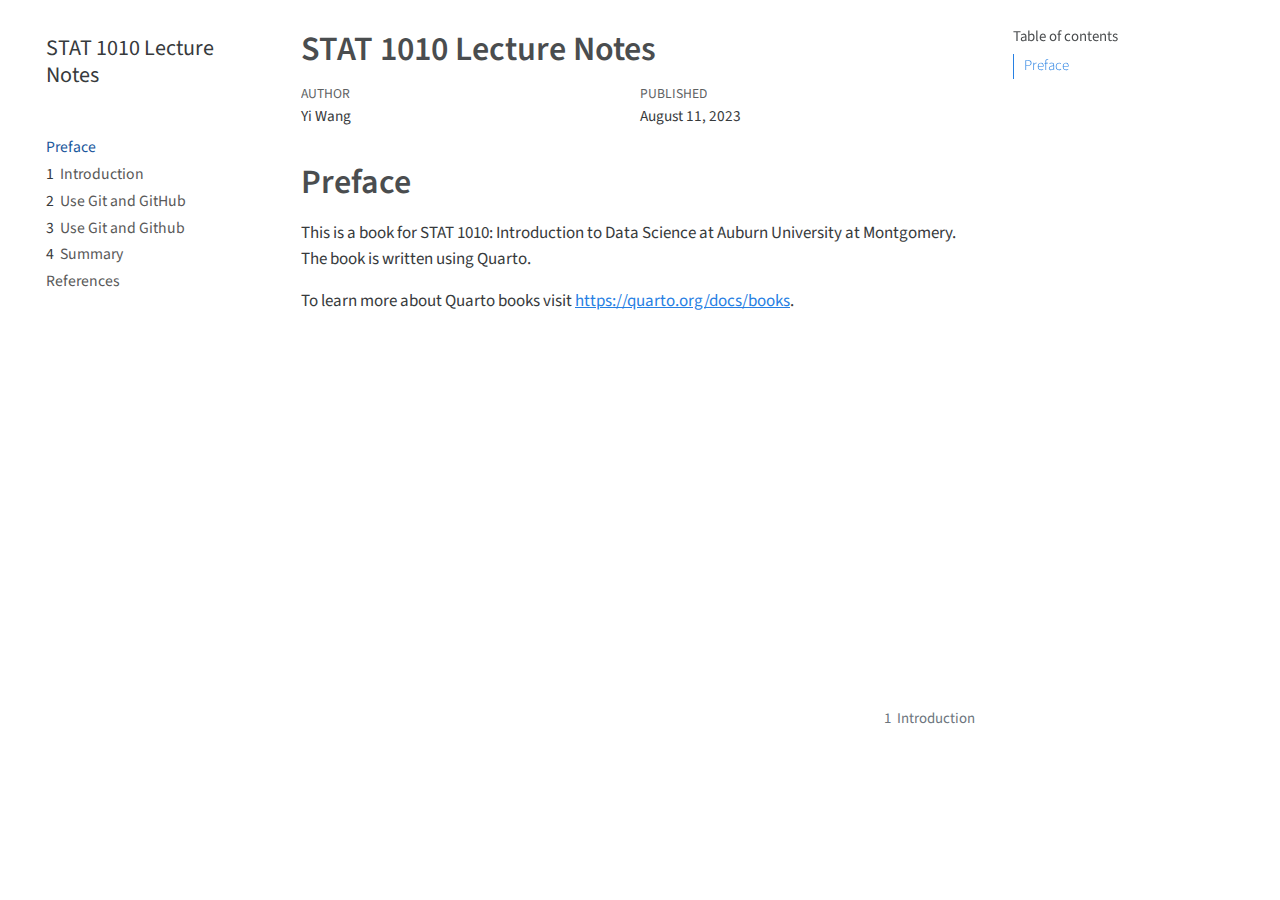
==== docs/index.html @ d6c5ed97 "changed type to book" ====
<!DOCTYPE html>
<html xmlns="http://www.w3.org/1999/xhtml" lang="en" xml:lang="en"><head>

<meta charset="utf-8">
<meta name="generator" content="quarto-1.3.450">

<meta name="viewport" content="width=device-width, initial-scale=1.0, user-scalable=yes">

<meta name="author" content="Yi Wang">
<meta name="dcterms.date" content="2023-08-11">

<title>STAT 1010 Lecture Notes</title>
<style>
code{white-space: pre-wrap;}
span.smallcaps{font-variant: small-caps;}
div.columns{display: flex; gap: min(4vw, 1.5em);}
div.column{flex: auto; overflow-x: auto;}
div.hanging-indent{margin-left: 1.5em; text-indent: -1.5em;}
ul.task-list{list-style: none;}
ul.task-list li input[type="checkbox"] {
  width: 0.8em;
  margin: 0 0.8em 0.2em -1em; /* quarto-specific, see https://github.com/quarto-dev/quarto-cli/issues/4556 */ 
  vertical-align: middle;
}
</style>


<script src="site_libs/quarto-nav/quarto-nav.js"></script>
<script src="site_libs/quarto-nav/headroom.min.js"></script>
<script src="site_libs/clipboard/clipboard.min.js"></script>
<script src="site_libs/quarto-search/autocomplete.umd.js"></script>
<script src="site_libs/quarto-search/fuse.min.js"></script>
<script src="site_libs/quarto-search/quarto-search.js"></script>
<meta name="quarto:offset" content="./">
<link href="./intro.html" rel="next">
<script src="site_libs/quarto-html/quarto.js"></script>
<script src="site_libs/quarto-html/popper.min.js"></script>
<script src="site_libs/quarto-html/tippy.umd.min.js"></script>
<script src="site_libs/quarto-html/anchor.min.js"></script>
<link href="site_libs/quarto-html/tippy.css" rel="stylesheet">
<link href="site_libs/quarto-html/quarto-syntax-highlighting.css" rel="stylesheet" id="quarto-text-highlighting-styles">
<script src="site_libs/bootstrap/bootstrap.min.js"></script>
<link href="site_libs/bootstrap/bootstrap-icons.css" rel="stylesheet">
<link href="site_libs/bootstrap/bootstrap.min.css" rel="stylesheet" id="quarto-bootstrap" data-mode="light">
<script id="quarto-search-options" type="application/json">{
  "location": "sidebar",
  "copy-button": false,
  "collapse-after": 3,
  "panel-placement": "start",
  "type": "textbox",
  "limit": 20,
  "language": {
    "search-no-results-text": "No results",
    "search-matching-documents-text": "matching documents",
    "search-copy-link-title": "Copy link to search",
    "search-hide-matches-text": "Hide additional matches",
    "search-more-match-text": "more match in this document",
    "search-more-matches-text": "more matches in this document",
    "search-clear-button-title": "Clear",
    "search-detached-cancel-button-title": "Cancel",
    "search-submit-button-title": "Submit",
    "search-label": "Search"
  }
}</script>


</head>

<body class="nav-sidebar floating">

<div id="quarto-search-results"></div>
  <header id="quarto-header" class="headroom fixed-top">
  <nav class="quarto-secondary-nav">
    <div class="container-fluid d-flex">
      <button type="button" class="quarto-btn-toggle btn" data-bs-toggle="collapse" data-bs-target="#quarto-sidebar,#quarto-sidebar-glass" aria-controls="quarto-sidebar" aria-expanded="false" aria-label="Toggle sidebar navigation" onclick="if (window.quartoToggleHeadroom) { window.quartoToggleHeadroom(); }">
        <i class="bi bi-layout-text-sidebar-reverse"></i>
      </button>
      <nav class="quarto-page-breadcrumbs" aria-label="breadcrumb"><ol class="breadcrumb"><li class="breadcrumb-item"><a href="./index.html">Preface</a></li></ol></nav>
      <a class="flex-grow-1" role="button" data-bs-toggle="collapse" data-bs-target="#quarto-sidebar,#quarto-sidebar-glass" aria-controls="quarto-sidebar" aria-expanded="false" aria-label="Toggle sidebar navigation" onclick="if (window.quartoToggleHeadroom) { window.quartoToggleHeadroom(); }">      
      </a>
      <button type="button" class="btn quarto-search-button" aria-label="" onclick="window.quartoOpenSearch();">
        <i class="bi bi-search"></i>
      </button>
    </div>
  </nav>
</header>
<!-- content -->
<div id="quarto-content" class="quarto-container page-columns page-rows-contents page-layout-article">
<!-- sidebar -->
  <nav id="quarto-sidebar" class="sidebar collapse collapse-horizontal sidebar-navigation floating overflow-auto">
    <div class="pt-lg-2 mt-2 text-left sidebar-header">
    <div class="sidebar-title mb-0 py-0">
      <a href="./">STAT 1010 Lecture Notes</a> 
    </div>
      </div>
        <div class="mt-2 flex-shrink-0 align-items-center">
        <div class="sidebar-search">
        <div id="quarto-search" class="" title="Search"></div>
        </div>
        </div>
    <div class="sidebar-menu-container"> 
    <ul class="list-unstyled mt-1">
        <li class="sidebar-item">
  <div class="sidebar-item-container"> 
  <a href="./index.html" class="sidebar-item-text sidebar-link active">
 <span class="menu-text">Preface</span></a>
  </div>
</li>
        <li class="sidebar-item">
  <div class="sidebar-item-container"> 
  <a href="./intro.html" class="sidebar-item-text sidebar-link">
 <span class="menu-text"><span class="chapter-number">1</span>&nbsp; <span class="chapter-title">Introduction</span></span></a>
  </div>
</li>
        <li class="sidebar-item">
  <div class="sidebar-item-container"> 
  <a href="./git.html" class="sidebar-item-text sidebar-link">
 <span class="menu-text"><span class="chapter-number">2</span>&nbsp; <span class="chapter-title">Use Git and GitHub</span></span></a>
  </div>
</li>
        <li class="sidebar-item">
  <div class="sidebar-item-container"> 
  <a href="./ch1.html" class="sidebar-item-text sidebar-link">
 <span class="menu-text"><span class="chapter-number">3</span>&nbsp; <span class="chapter-title">Use Git and Github</span></span></a>
  </div>
</li>
        <li class="sidebar-item">
  <div class="sidebar-item-container"> 
  <a href="./summary.html" class="sidebar-item-text sidebar-link">
 <span class="menu-text"><span class="chapter-number">4</span>&nbsp; <span class="chapter-title">Summary</span></span></a>
  </div>
</li>
        <li class="sidebar-item">
  <div class="sidebar-item-container"> 
  <a href="./references.html" class="sidebar-item-text sidebar-link">
 <span class="menu-text">References</span></a>
  </div>
</li>
    </ul>
    </div>
</nav>
<div id="quarto-sidebar-glass" data-bs-toggle="collapse" data-bs-target="#quarto-sidebar,#quarto-sidebar-glass"></div>
<!-- margin-sidebar -->
    <div id="quarto-margin-sidebar" class="sidebar margin-sidebar">
        <nav id="TOC" role="doc-toc" class="toc-active">
    <h2 id="toc-title">Table of contents</h2>
   
  <ul>
  <li><a href="#preface" id="toc-preface" class="nav-link active" data-scroll-target="#preface">Preface</a></li>
  </ul>
</nav>
    </div>
<!-- main -->
<main class="content" id="quarto-document-content">

<header id="title-block-header" class="quarto-title-block default">
<div class="quarto-title">
<h1 class="title">STAT 1010 Lecture Notes</h1>
</div>



<div class="quarto-title-meta">

    <div>
    <div class="quarto-title-meta-heading">Author</div>
    <div class="quarto-title-meta-contents">
             <p>Yi Wang </p>
          </div>
  </div>
    
    <div>
    <div class="quarto-title-meta-heading">Published</div>
    <div class="quarto-title-meta-contents">
      <p class="date">August 11, 2023</p>
    </div>
  </div>
  
    
  </div>
  

</header>

<section id="preface" class="level1 unnumbered">
<h1 class="unnumbered">Preface</h1>
<p>This is a book for STAT 1010: Introduction to Data Science at Auburn University at Montgomery. The book is written using Quarto.</p>
<p>To learn more about Quarto books visit <a href="https://quarto.org/docs/books" class="uri">https://quarto.org/docs/books</a>.</p>


</section>

</main> <!-- /main -->
<script id="quarto-html-after-body" type="application/javascript">
window.document.addEventListener("DOMContentLoaded", function (event) {
  const toggleBodyColorMode = (bsSheetEl) => {
    const mode = bsSheetEl.getAttribute("data-mode");
    const bodyEl = window.document.querySelector("body");
    if (mode === "dark") {
      bodyEl.classList.add("quarto-dark");
      bodyEl.classList.remove("quarto-light");
    } else {
      bodyEl.classList.add("quarto-light");
      bodyEl.classList.remove("quarto-dark");
    }
  }
  const toggleBodyColorPrimary = () => {
    const bsSheetEl = window.document.querySelector("link#quarto-bootstrap");
    if (bsSheetEl) {
      toggleBodyColorMode(bsSheetEl);
    }
  }
  toggleBodyColorPrimary();  
  const icon = "";
  const anchorJS = new window.AnchorJS();
  anchorJS.options = {
    placement: 'right',
    icon: icon
  };
  anchorJS.add('.anchored');
  const isCodeAnnotation = (el) => {
    for (const clz of el.classList) {
      if (clz.startsWith('code-annotation-')) {                     
        return true;
      }
    }
    return false;
  }
  const clipboard = new window.ClipboardJS('.code-copy-button', {
    text: function(trigger) {
      const codeEl = trigger.previousElementSibling.cloneNode(true);
      for (const childEl of codeEl.children) {
        if (isCodeAnnotation(childEl)) {
          childEl.remove();
        }
      }
      return codeEl.innerText;
    }
  });
  clipboard.on('success', function(e) {
    // button target
    const button = e.trigger;
    // don't keep focus
    button.blur();
    // flash "checked"
    button.classList.add('code-copy-button-checked');
    var currentTitle = button.getAttribute("title");
    button.setAttribute("title", "Copied!");
    let tooltip;
    if (window.bootstrap) {
      button.setAttribute("data-bs-toggle", "tooltip");
      button.setAttribute("data-bs-placement", "left");
      button.setAttribute("data-bs-title", "Copied!");
      tooltip = new bootstrap.Tooltip(button, 
        { trigger: "manual", 
          customClass: "code-copy-button-tooltip",
          offset: [0, -8]});
      tooltip.show();    
    }
    setTimeout(function() {
      if (tooltip) {
        tooltip.hide();
        button.removeAttribute("data-bs-title");
        button.removeAttribute("data-bs-toggle");
        button.removeAttribute("data-bs-placement");
      }
      button.setAttribute("title", currentTitle);
      button.classList.remove('code-copy-button-checked');
    }, 1000);
    // clear code selection
    e.clearSelection();
  });
  function tippyHover(el, contentFn) {
    const config = {
      allowHTML: true,
      content: contentFn,
      maxWidth: 500,
      delay: 100,
      arrow: false,
      appendTo: function(el) {
          return el.parentElement;
      },
      interactive: true,
      interactiveBorder: 10,
      theme: 'quarto',
      placement: 'bottom-start'
    };
    window.tippy(el, config); 
  }
  const noterefs = window.document.querySelectorAll('a[role="doc-noteref"]');
  for (var i=0; i<noterefs.length; i++) {
    const ref = noterefs[i];
    tippyHover(ref, function() {
      // use id or data attribute instead here
      let href = ref.getAttribute('data-footnote-href') || ref.getAttribute('href');
      try { href = new URL(href).hash; } catch {}
      const id = href.replace(/^#\/?/, "");
      const note = window.document.getElementById(id);
      return note.innerHTML;
    });
  }
      let selectedAnnoteEl;
      const selectorForAnnotation = ( cell, annotation) => {
        let cellAttr = 'data-code-cell="' + cell + '"';
        let lineAttr = 'data-code-annotation="' +  annotation + '"';
        const selector = 'span[' + cellAttr + '][' + lineAttr + ']';
        return selector;
      }
      const selectCodeLines = (annoteEl) => {
        const doc = window.document;
        const targetCell = annoteEl.getAttribute("data-target-cell");
        const targetAnnotation = annoteEl.getAttribute("data-target-annotation");
        const annoteSpan = window.document.querySelector(selectorForAnnotation(targetCell, targetAnnotation));
        const lines = annoteSpan.getAttribute("data-code-lines").split(",");
        const lineIds = lines.map((line) => {
          return targetCell + "-" + line;
        })
        let top = null;
        let height = null;
        let parent = null;
        if (lineIds.length > 0) {
            //compute the position of the single el (top and bottom and make a div)
            const el = window.document.getElementById(lineIds[0]);
            top = el.offsetTop;
            height = el.offsetHeight;
            parent = el.parentElement.parentElement;
          if (lineIds.length > 1) {
            const lastEl = window.document.getElementById(lineIds[lineIds.length - 1]);
            const bottom = lastEl.offsetTop + lastEl.offsetHeight;
            height = bottom - top;
          }
          if (top !== null && height !== null && parent !== null) {
            // cook up a div (if necessary) and position it 
            let div = window.document.getElementById("code-annotation-line-highlight");
            if (div === null) {
              div = window.document.createElement("div");
              div.setAttribute("id", "code-annotation-line-highlight");
              div.style.position = 'absolute';
              parent.appendChild(div);
            }
            div.style.top = top - 2 + "px";
            div.style.height = height + 4 + "px";
            let gutterDiv = window.document.getElementById("code-annotation-line-highlight-gutter");
            if (gutterDiv === null) {
              gutterDiv = window.document.createElement("div");
              gutterDiv.setAttribute("id", "code-annotation-line-highlight-gutter");
              gutterDiv.style.position = 'absolute';
              const codeCell = window.document.getElementById(targetCell);
              const gutter = codeCell.querySelector('.code-annotation-gutter');
              gutter.appendChild(gutterDiv);
            }
            gutterDiv.style.top = top - 2 + "px";
            gutterDiv.style.height = height + 4 + "px";
          }
          selectedAnnoteEl = annoteEl;
        }
      };
      const unselectCodeLines = () => {
        const elementsIds = ["code-annotation-line-highlight", "code-annotation-line-highlight-gutter"];
        elementsIds.forEach((elId) => {
          const div = window.document.getElementById(elId);
          if (div) {
            div.remove();
          }
        });
        selectedAnnoteEl = undefined;
      };
      // Attach click handler to the DT
      const annoteDls = window.document.querySelectorAll('dt[data-target-cell]');
      for (const annoteDlNode of annoteDls) {
        annoteDlNode.addEventListener('click', (event) => {
          const clickedEl = event.target;
          if (clickedEl !== selectedAnnoteEl) {
            unselectCodeLines();
            const activeEl = window.document.querySelector('dt[data-target-cell].code-annotation-active');
            if (activeEl) {
              activeEl.classList.remove('code-annotation-active');
            }
            selectCodeLines(clickedEl);
            clickedEl.classList.add('code-annotation-active');
          } else {
            // Unselect the line
            unselectCodeLines();
            clickedEl.classList.remove('code-annotation-active');
          }
        });
      }
  const findCites = (el) => {
    const parentEl = el.parentElement;
    if (parentEl) {
      const cites = parentEl.dataset.cites;
      if (cites) {
        return {
          el,
          cites: cites.split(' ')
        };
      } else {
        return findCites(el.parentElement)
      }
    } else {
      return undefined;
    }
  };
  var bibliorefs = window.document.querySelectorAll('a[role="doc-biblioref"]');
  for (var i=0; i<bibliorefs.length; i++) {
    const ref = bibliorefs[i];
    const citeInfo = findCites(ref);
    if (citeInfo) {
      tippyHover(citeInfo.el, function() {
        var popup = window.document.createElement('div');
        citeInfo.cites.forEach(function(cite) {
          var citeDiv = window.document.createElement('div');
          citeDiv.classList.add('hanging-indent');
          citeDiv.classList.add('csl-entry');
          var biblioDiv = window.document.getElementById('ref-' + cite);
          if (biblioDiv) {
            citeDiv.innerHTML = biblioDiv.innerHTML;
          }
          popup.appendChild(citeDiv);
        });
        return popup.innerHTML;
      });
    }
  }
});
</script>
<nav class="page-navigation">
  <div class="nav-page nav-page-previous">
  </div>
  <div class="nav-page nav-page-next">
      <a href="./intro.html" class="pagination-link">
        <span class="nav-page-text"><span class="chapter-number">1</span>&nbsp; <span class="chapter-title">Introduction</span></span> <i class="bi bi-arrow-right-short"></i>
      </a>
  </div>
</nav>
</div> <!-- /content -->



</body></html>
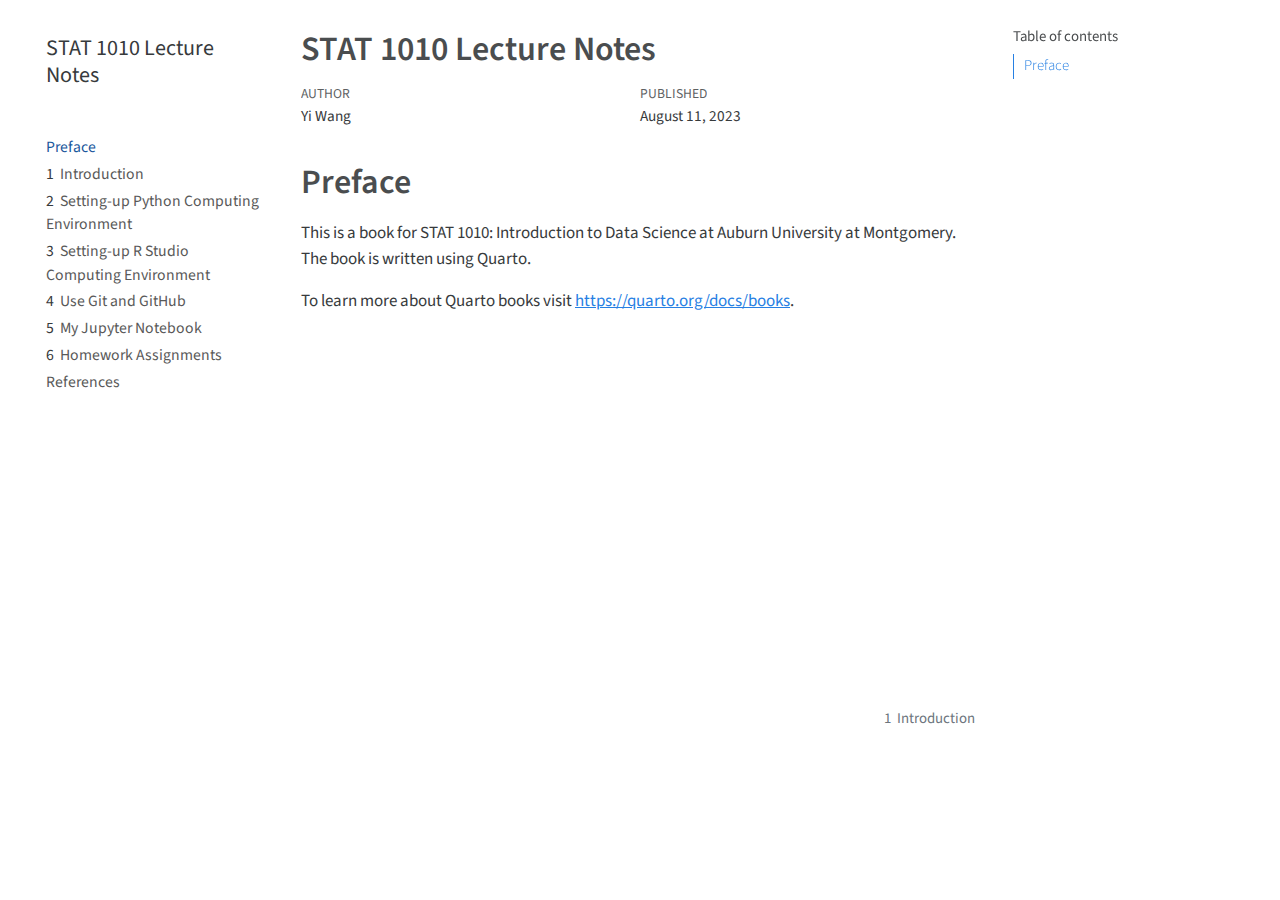
==== commit 0e229c3f: "Added assignment list" ====
--- a/docs/index.html
+++ b/docs/index.html
@@ -114,20 +114,32 @@
 </li>
         <li class="sidebar-item">
   <div class="sidebar-item-container"> 
+  <a href="./python_comp_env.html" class="sidebar-item-text sidebar-link">
+ <span class="menu-text"><span class="chapter-number">2</span>&nbsp; <span class="chapter-title">Setting-up Python Computing Environment</span></span></a>
+  </div>
+</li>
+        <li class="sidebar-item">
+  <div class="sidebar-item-container"> 
+  <a href="./r_comp_env.html" class="sidebar-item-text sidebar-link">
+ <span class="menu-text"><span class="chapter-number">3</span>&nbsp; <span class="chapter-title">Setting-up R Studio Computing Environment</span></span></a>
+  </div>
+</li>
+        <li class="sidebar-item">
+  <div class="sidebar-item-container"> 
   <a href="./git.html" class="sidebar-item-text sidebar-link">
- <span class="menu-text"><span class="chapter-number">2</span>&nbsp; <span class="chapter-title">Use Git and GitHub</span></span></a>
-  </div>
-</li>
-        <li class="sidebar-item">
-  <div class="sidebar-item-container"> 
-  <a href="./ch1.html" class="sidebar-item-text sidebar-link">
- <span class="menu-text"><span class="chapter-number">3</span>&nbsp; <span class="chapter-title">Use Git and Github</span></span></a>
-  </div>
-</li>
-        <li class="sidebar-item">
-  <div class="sidebar-item-container"> 
-  <a href="./summary.html" class="sidebar-item-text sidebar-link">
- <span class="menu-text"><span class="chapter-number">4</span>&nbsp; <span class="chapter-title">Summary</span></span></a>
+ <span class="menu-text"><span class="chapter-number">4</span>&nbsp; <span class="chapter-title">Use Git and GitHub</span></span></a>
+  </div>
+</li>
+        <li class="sidebar-item">
+  <div class="sidebar-item-container"> 
+  <a href="./1_lab_markdown.html" class="sidebar-item-text sidebar-link">
+ <span class="menu-text"><span class="chapter-number">5</span>&nbsp; <span class="chapter-title">My Jupyter Notebook</span></span></a>
+  </div>
+</li>
+        <li class="sidebar-item">
+  <div class="sidebar-item-container"> 
+  <a href="./assignment.html" class="sidebar-item-text sidebar-link">
+ <span class="menu-text"><span class="chapter-number">6</span>&nbsp; <span class="chapter-title">Homework Assignments</span></span></a>
   </div>
 </li>
         <li class="sidebar-item">
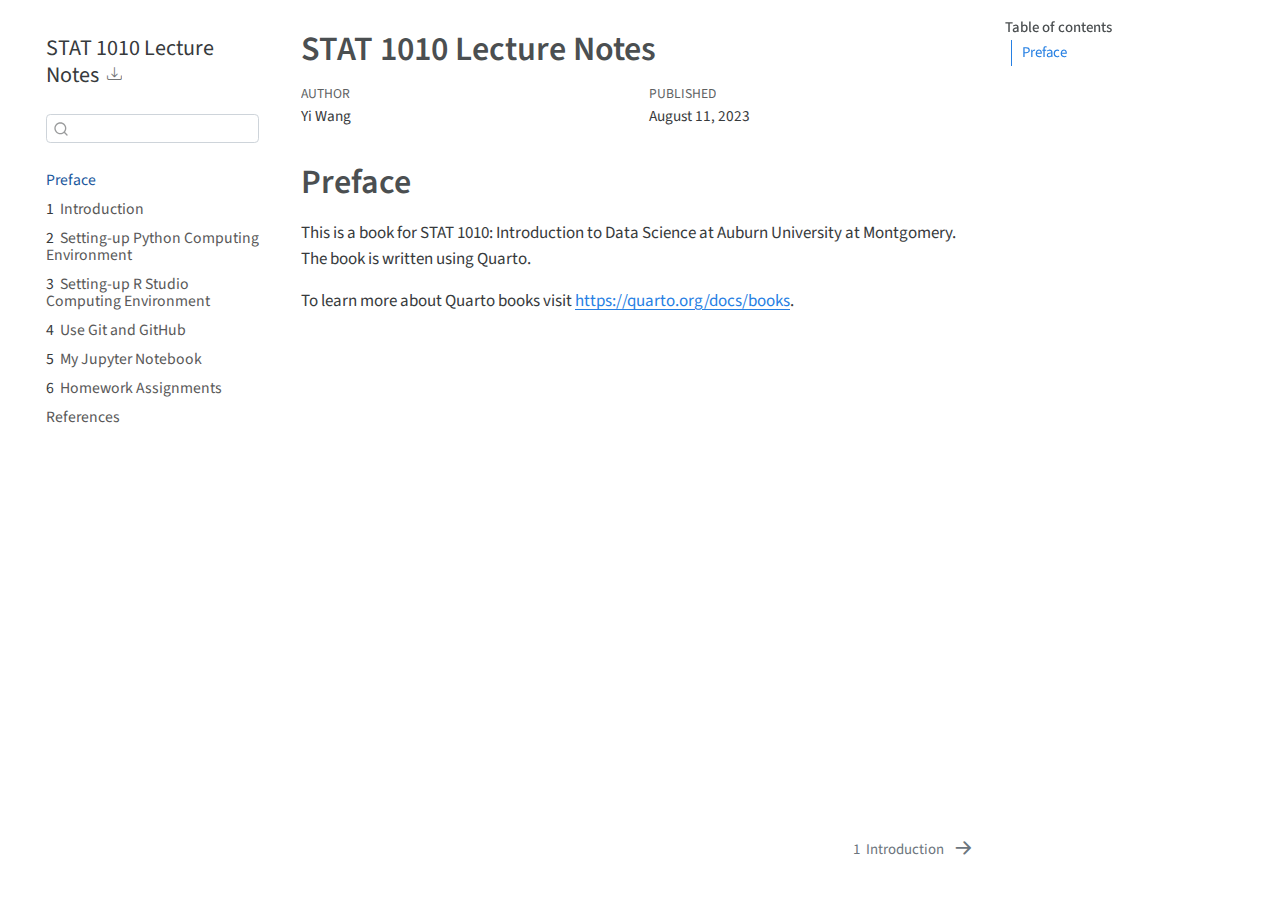
==== commit 2247ab11: "corrected spelling" ====
--- a/docs/index.html
+++ b/docs/index.html
@@ -2,7 +2,7 @@
 <html xmlns="http://www.w3.org/1999/xhtml" lang="en" xml:lang="en"><head>
 
 <meta charset="utf-8">
-<meta name="generator" content="quarto-1.3.450">
+<meta name="generator" content="quarto-1.4.398">
 
 <meta name="viewport" content="width=device-width, initial-scale=1.0, user-scalable=yes">
 
@@ -48,7 +48,13 @@
   "collapse-after": 3,
   "panel-placement": "start",
   "type": "textbox",
-  "limit": 20,
+  "limit": 50,
+  "keyboard-shortcut": [
+    "f",
+    "/",
+    "s"
+  ],
+  "show-item-context": false,
   "language": {
     "search-no-results-text": "No results",
     "search-matching-documents-text": "matching documents",
@@ -75,9 +81,9 @@
       <button type="button" class="quarto-btn-toggle btn" data-bs-toggle="collapse" data-bs-target="#quarto-sidebar,#quarto-sidebar-glass" aria-controls="quarto-sidebar" aria-expanded="false" aria-label="Toggle sidebar navigation" onclick="if (window.quartoToggleHeadroom) { window.quartoToggleHeadroom(); }">
         <i class="bi bi-layout-text-sidebar-reverse"></i>
       </button>
-      <nav class="quarto-page-breadcrumbs" aria-label="breadcrumb"><ol class="breadcrumb"><li class="breadcrumb-item"><a href="./index.html">Preface</a></li></ol></nav>
-      <a class="flex-grow-1" role="button" data-bs-toggle="collapse" data-bs-target="#quarto-sidebar,#quarto-sidebar-glass" aria-controls="quarto-sidebar" aria-expanded="false" aria-label="Toggle sidebar navigation" onclick="if (window.quartoToggleHeadroom) { window.quartoToggleHeadroom(); }">      
-      </a>
+        <nav class="quarto-page-breadcrumbs" aria-label="breadcrumb"><ol class="breadcrumb"><li class="breadcrumb-item"><a href="./index.html">Preface</a></li></ol></nav>
+        <a class="flex-grow-1" role="button" data-bs-toggle="collapse" data-bs-target="#quarto-sidebar,#quarto-sidebar-glass" aria-controls="quarto-sidebar" aria-expanded="false" aria-label="Toggle sidebar navigation" onclick="if (window.quartoToggleHeadroom) { window.quartoToggleHeadroom(); }">      
+        </a>
       <button type="button" class="btn quarto-search-button" aria-label="" onclick="window.quartoOpenSearch();">
         <i class="bi bi-search"></i>
       </button>
@@ -91,6 +97,25 @@
     <div class="pt-lg-2 mt-2 text-left sidebar-header">
     <div class="sidebar-title mb-0 py-0">
       <a href="./">STAT 1010 Lecture Notes</a> 
+        <div class="sidebar-tools-main">
+    <div class="dropdown">
+      <a href="" title="Download" id="quarto-navigation-tool-dropdown-0" class="quarto-navigation-tool dropdown-toggle px-1" data-bs-toggle="dropdown" aria-expanded="false" aria-label="Download"><i class="bi bi-download"></i></a>
+      <ul class="dropdown-menu" aria-labelledby="quarto-navigation-tool-dropdown-0">
+          <li>
+            <a class="dropdown-item sidebar-tools-main-item" href="./STAT-1010-Lecture-Notes.pdf">
+              <i class="bi bi-bi-file-pdf pe-1"></i>
+            Download PDF
+            </a>
+          </li>
+          <li>
+            <a class="dropdown-item sidebar-tools-main-item" href="./STAT-1010-Lecture-Notes.docx">
+              <i class="bi bi-bi-file-word pe-1"></i>
+            Download Docx
+            </a>
+          </li>
+      </ul>
+    </div>
+</div>
     </div>
       </div>
         <div class="mt-2 flex-shrink-0 align-items-center">
@@ -192,7 +217,9 @@
   </div>
   
 
+
 </header>
+
 
 <section id="preface" class="level1 unnumbered">
 <h1 class="unnumbered">Preface</h1>
@@ -282,10 +309,9 @@
     // clear code selection
     e.clearSelection();
   });
-  function tippyHover(el, contentFn) {
+  function tippyHover(el, contentFn, onTriggerFn, onUntriggerFn) {
     const config = {
       allowHTML: true,
-      content: contentFn,
       maxWidth: 500,
       delay: 100,
       arrow: false,
@@ -295,8 +321,17 @@
       interactive: true,
       interactiveBorder: 10,
       theme: 'quarto',
-      placement: 'bottom-start'
+      placement: 'bottom-start',
     };
+    if (contentFn) {
+      config.content = contentFn;
+    }
+    if (onTriggerFn) {
+      config.onTrigger = onTriggerFn;
+    }
+    if (onUntriggerFn) {
+      config.onUntrigger = onUntriggerFn;
+    }
     window.tippy(el, config); 
   }
   const noterefs = window.document.querySelectorAll('a[role="doc-noteref"]');
@@ -309,6 +344,128 @@
       const id = href.replace(/^#\/?/, "");
       const note = window.document.getElementById(id);
       return note.innerHTML;
+    });
+  }
+  const xrefs = window.document.querySelectorAll('a.quarto-xref');
+  const processXRef = (id, note) => {
+    // Strip column container classes
+    const stripColumnClz = (el) => {
+      el.classList.remove("page-full", "page-columns");
+      if (el.children) {
+        for (const child of el.children) {
+          stripColumnClz(child);
+        }
+      }
+    }
+    stripColumnClz(note)
+    const typesetMath = (el) => {
+      if (window.MathJax) {
+        // MathJax Typeset
+        window.MathJax.typeset([el]);
+      } else if (window.katex) {
+        // KaTeX Render
+        var mathElements = el.getElementsByClassName("math");
+        var macros = [];
+        for (var i = 0; i < mathElements.length; i++) {
+          var texText = mathElements[i].firstChild;
+          if (mathElements[i].tagName == "SPAN") {
+            window.katex.render(texText.data, mathElements[i], {
+              displayMode: mathElements[i].classList.contains('display'),
+              throwOnError: false,
+              macros: macros,
+              fleqn: false
+            });
+          }
+        }
+      }
+    }
+    if (id === null || id.startsWith('sec-')) {
+      // Special case sections, only their first couple elements
+      const container = document.createElement("div");
+      if (note.children && note.children.length > 2) {
+        for (let i = 0; i < 2; i++) {
+          container.appendChild(note.children[i].cloneNode(true));
+        }
+        typesetMath(container);
+        return container.innerHTML
+      } else {
+        typesetMath(note);
+        return note.innerHTML;
+      }
+    } else {
+      // Remove any anchor links if they are present
+      const anchorLink = note.querySelector('a.anchorjs-link');
+      if (anchorLink) {
+        anchorLink.remove();
+      }
+      typesetMath(note);
+      return note.innerHTML;
+    }
+  }
+  for (var i=0; i<xrefs.length; i++) {
+    const xref = xrefs[i];
+    tippyHover(xref, undefined, function(instance) {
+      instance.disable();
+      let url = xref.getAttribute('href');
+      let hash = undefined; 
+      if (url.startsWith('#')) {
+        hash = url;
+      } else {
+        try { hash = new URL(url).hash; } catch {}
+      }
+      if (hash) {
+        const id = hash.replace(/^#\/?/, "");
+        const note = window.document.getElementById(id);
+        if (note !== null) {
+          try {
+            const html = processXRef(id, note.cloneNode(true));
+            instance.setContent(html);
+          } finally {
+            instance.enable();
+            instance.show();
+          }
+        } else {
+          // See if we can fetch this
+          fetch(url.split('#')[0])
+          .then(res => res.text())
+          .then(html => {
+            const parser = new DOMParser();
+            const htmlDoc = parser.parseFromString(html, "text/html");
+            const note = htmlDoc.getElementById(id);
+            if (note !== null) {
+              const html = processXRef(id, note);
+              instance.setContent(html);
+            } 
+          }).finally(() => {
+            instance.enable();
+            instance.show();
+          });
+        }
+      } else {
+        // See if we can fetch a full url (with no hash to target)
+        // This is a special case and we should probably do some content thinning / targeting
+        fetch(url)
+        .then(res => res.text())
+        .then(html => {
+          const parser = new DOMParser();
+          const htmlDoc = parser.parseFromString(html, "text/html");
+          const note = htmlDoc.querySelector('main.content');
+          if (note !== null) {
+            // This should only happen for chapter cross references
+            // (since there is no id in the URL)
+            // remove the first header
+            if (note.children.length > 0 && note.children[0].tagName === "HEADER") {
+              note.children[0].remove();
+            }
+            const html = processXRef(null, note);
+            instance.setContent(html);
+          } 
+        }).finally(() => {
+          instance.enable();
+          instance.show();
+        });
+      }
+    }, function(instance) {
     });
   }
       let selectedAnnoteEl;
@@ -352,6 +509,7 @@
             }
             div.style.top = top - 2 + "px";
             div.style.height = height + 4 + "px";
+            div.style.left = 0;
             let gutterDiv = window.document.getElementById("code-annotation-line-highlight-gutter");
             if (gutterDiv === null) {
               gutterDiv = window.document.createElement("div");
@@ -377,6 +535,32 @@
         });
         selectedAnnoteEl = undefined;
       };
+        // Handle positioning of the toggle
+    window.addEventListener(
+      "resize",
+      throttle(() => {
+        elRect = undefined;
+        if (selectedAnnoteEl) {
+          selectCodeLines(selectedAnnoteEl);
+        }
+      }, 10)
+    );
+    function throttle(fn, ms) {
+    let throttle = false;
+    let timer;
+      return (...args) => {
+        if(!throttle) { // first call gets through
+            fn.apply(this, args);
+            throttle = true;
+        } else { // all the others get throttled
+            if(timer) clearTimeout(timer); // cancel #2
+            timer = setTimeout(() => {
+              fn.apply(this, args);
+              timer = throttle = false;
+            }, ms);
+        }
+      };
+    }
       // Attach click handler to the DT
       const annoteDls = window.document.querySelectorAll('dt[data-target-cell]');
       for (const annoteDlNode of annoteDls) {
@@ -449,4 +633,5 @@
 
 
 
+
 </body></html>